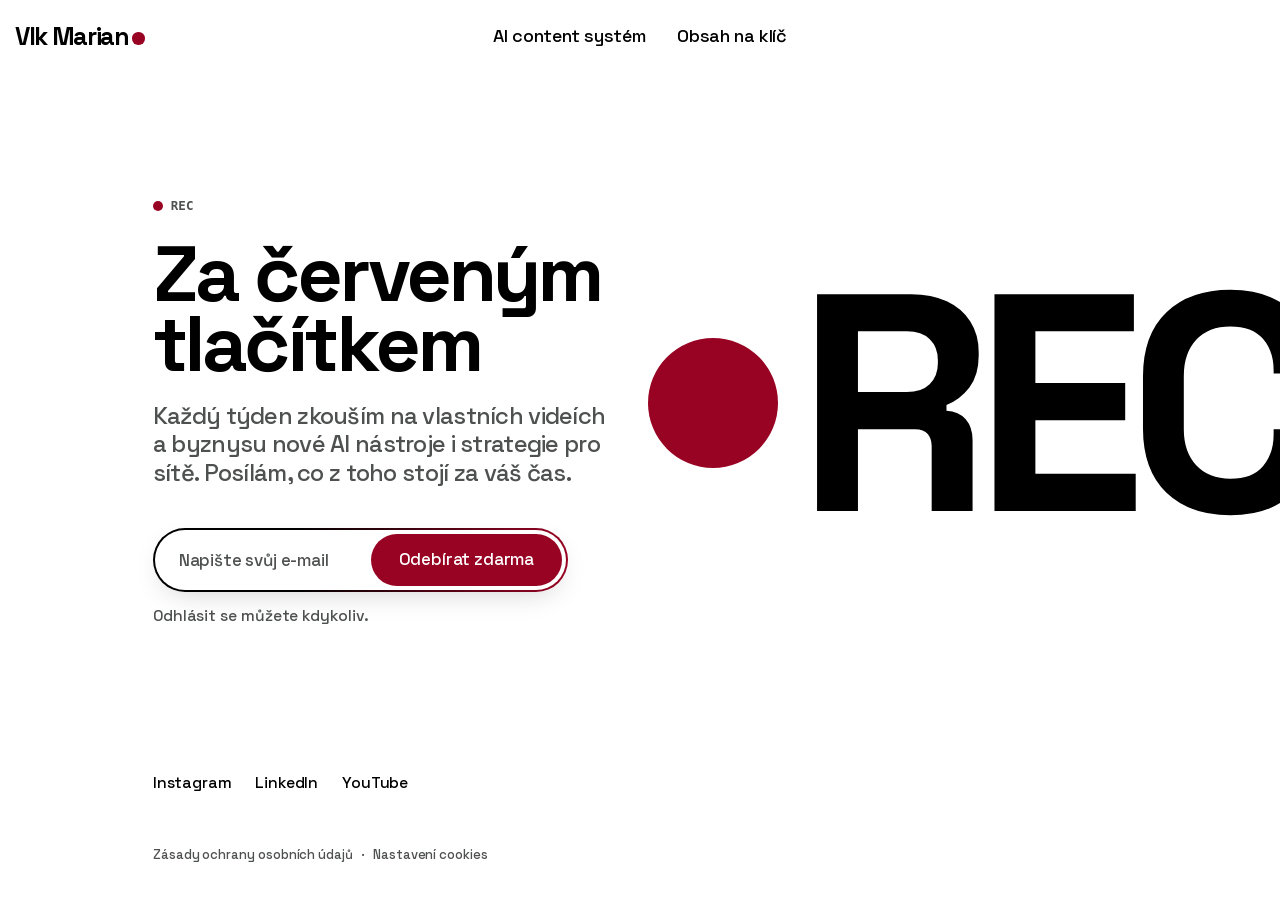
==== newsletter/index.html @ bbe10264 "Zveřejnění: Lišta cookies, Meta pixel po souhlasu, měření bez cookies; nové znění slibu" ====
<!doctype html>
<html lang="cs" data-stav="formular">
<head>
<meta charset="utf-8">
<meta name="viewport" content="width=device-width, initial-scale=1">
<meta name="robots" content="noindex">
<title>Za červeným tlačítkem · Vlk Marian</title>
<meta name="description" content="Přihlaste se zdarma do newsletteru Za červeným tlačítkem. Vše o obsahu a AI.">
<meta name="theme-color" content="#FFFFFF">
<link rel="icon" href="data:image/svg+xml,%3Csvg xmlns='http://www.w3.org/2000/svg' viewBox='0 0 32 32'%3E%3Ccircle cx='16' cy='16' r='12' fill='%23980323'/%3E%3C/svg%3E">
<link rel="stylesheet" href="/fonts/pisma.css?v=c63486d983">
<link rel="stylesheet" href="/newsletter/newsletter.css?v=b7c251cc18">
<script>
  document.documentElement.classList.add('js');
  setTimeout(function () { if (!window.__vmOK) document.documentElement.classList.remove('js'); }, 2500);
</script>
<script src="/newsletter/newsletter.js?v=5ad95114a5" defer></script>
<script data-goatcounter="https://vlkmaria.goatcounter.com/count" async src="/mereni/count.js?v=792b7abd26"></script>
<link rel="stylesheet" href="/lista/cookieconsent.css?v=99ec4274ba">
<link rel="stylesheet" href="/lista/lista.css?v=9b9264d6d8">
<script>window.VLK_MERENI={"ga4": "", "pixel": "2159202664867923"};</script>
<script src="/lista/cookieconsent.umd.js?v=713454aea8" defer></script>
<script src="/lista/lista.js?v=301d810528" defer></script>
</head>
<body>

<a class="preskocit" href="#prihlaseni">Přeskočit na přihlášení</a>

<header class="nav">
  <a class="nav-logo" href="/" aria-label="Vlk Marian, domovská stránka">Vlk Marian<span class="nav-logo-tecka" aria-hidden="true"></span></a>
  <nav class="nav-odkazy" aria-label="Hlavní">
    <a href="/ai-content-system/">AI content systém</a>
    <a href="/obsah-na-klic/">Obsah na klíč</a>
  </nav>
</header>

<main class="stranka" id="obsah">

  <section class="levy" aria-labelledby="nadpis">
    <div class="levy-blok">
      <p class="rec-stitek mono nastup" aria-hidden="true"><span class="rec-tecka rec-blika"></span>REC</p>

      <h1 class="nadpis je-rozdeleno" id="nadpis" data-radky>
        <span class="maska"><span class="radek" style="--r:0">Za červeným</span></span>
        <span class="maska"><span class="radek" style="--r:1">tlačítkem</span></span>
      </h1>

      <p class="veta nastup" style="--i:1">Každý týden zkouším na vlastních videích a&nbsp;byznysu nové AI nástroje i&nbsp;strategie pro sítě. Posílám, co z&nbsp;toho stojí za váš čas.</p>

      <div class="prihlaseni nastup" style="--i:2" id="prihlaseni" tabindex="-1">
        <form class="formular" action="#" method="post" accept-charset="utf-8" data-formular>
          <div class="past" aria-hidden="true"><input type="text" name="web" id="web" value="" autocomplete="off" tabindex="-1" aria-hidden="true"></div>
          <div class="formular-rada" data-rada>
            <input class="pole" id="email" name="email" type="email" autocomplete="email" inputmode="email" autocapitalize="off" spellcheck="false" placeholder=" " required aria-describedby="email-chyba">
            <label class="popisek" for="email">Napište svůj e-mail</label>
            <span class="popisek-chyba" id="email-chyba" aria-live="polite" data-chyba></span>
            <button class="tlacitko tlacitko-vyzva" type="submit">Odebírat zdarma</button>
          </div>
          <p class="pozn">Odhlásit se můžete kdykoliv.</p>
        </form>

        <div class="potvrzeni" data-potvrzeni tabindex="-1" aria-live="polite">
          <p class="potvrzeni-veta">Díky, odběr je zapnutý.</p>
          <p class="pozn">Další vydání vám přijde e-mailem.</p>
        </div>
        <div class="nezdar" data-nezdar tabindex="-1" aria-live="polite">
          <p class="potvrzeni-veta">Přihlášení teď nefunguje.</p>
          <p class="pozn">Napište mi prosím na <a class="odkaz" href="mailto:marian@vlkmar.cz">marian@vlkmar.cz</a>. <button class="odkaz odkaz-tlacitko" type="button" data-znovu>Zkusit znovu</button></p>
        </div>
      </div>
    </div>

    <div class="pata nastup" style="--i:3">
      <ul class="site" aria-label="Sítě">
        <li><a href="https://www.instagram.com/vlkmar/" rel="noopener">Instagram</a></li>
        <li><a href="https://www.linkedin.com/in/vlkmar" rel="noopener">LinkedIn</a></li>
        <li><a href="https://www.youtube.com/@vlkmar" rel="noopener">YouTube</a></li>
      </ul>
      <p class="pravni"><a href="/zasady/">Zásady ochrany osobních údajů</a><span aria-hidden="true">·</span><a href="/zasady/#odvolani" data-cc="nastaveni">Nastavení cookies</a></p>
    </div>
  </section>

  <div class="pravy nastup" style="--i:2" data-obraz aria-hidden="true">

    <div class="v3-kraj">
      <p class="v3-znak"><span class="v3-tecka"></span><span class="v3-text">REC</span></p>
    </div>
  </div>

</main>

</body>
</html>
---- fonts/pisma.css ----
@font-face {
  font-family: 'JetBrains Mono';
  font-style: normal;
  font-weight: 700;
  font-display: swap;
  src: url(/fonts/jetbrains-mono-latin-ext.woff2?v=b9e8a45ba2) format('woff2');
  unicode-range: U+0100-02BA, U+02BD-02C5, U+02C7-02CC, U+02CE-02D7, U+02DD-02FF, U+0304, U+0308, U+0329, U+1D00-1DBF, U+1E00-1E9F, U+1EF2-1EFF, U+2020, U+20A0-20AB, U+20AD-20C4, U+2113, U+2C60-2C7F, U+A720-A7FF;
}
@font-face {
  font-family: 'JetBrains Mono';
  font-style: normal;
  font-weight: 700;
  font-display: swap;
  src: url(/fonts/jetbrains-mono-latin.woff2?v=28cbd0ddb2) format('woff2');
  unicode-range: U+0000-00FF, U+0131, U+0152-0153, U+02BB-02BC, U+02C6, U+02DA, U+02DC, U+0304, U+0308, U+0329, U+2000-206F, U+20AC, U+2122, U+2191, U+2193, U+2212, U+2215, U+FEFF, U+FFFD;
}
@font-face {
  font-family: 'Space Grotesk';
  font-style: normal;
  font-weight: 500;
  font-display: swap;
  src: url(/fonts/space-grotesk-latin-ext.woff2?v=054c266fbb) format('woff2');
  unicode-range: U+0100-02BA, U+02BD-02C5, U+02C7-02CC, U+02CE-02D7, U+02DD-02FF, U+0304, U+0308, U+0329, U+1D00-1DBF, U+1E00-1E9F, U+1EF2-1EFF, U+2020, U+20A0-20AB, U+20AD-20C4, U+2113, U+2C60-2C7F, U+A720-A7FF;
}
@font-face {
  font-family: 'Space Grotesk';
  font-style: normal;
  font-weight: 500;
  font-display: swap;
  src: url(/fonts/space-grotesk-latin.woff2?v=a0d054c4af) format('woff2');
  unicode-range: U+0000-00FF, U+0131, U+0152-0153, U+02BB-02BC, U+02C6, U+02DA, U+02DC, U+0304, U+0308, U+0329, U+2000-206F, U+20AC, U+2122, U+2191, U+2193, U+2212, U+2215, U+FEFF, U+FFFD;
}
@font-face {
  font-family: 'Space Grotesk';
  font-style: normal;
  font-weight: 700;
  font-display: swap;
  src: url(/fonts/space-grotesk-latin-ext.woff2?v=054c266fbb) format('woff2');
  unicode-range: U+0100-02BA, U+02BD-02C5, U+02C7-02CC, U+02CE-02D7, U+02DD-02FF, U+0304, U+0308, U+0329, U+1D00-1DBF, U+1E00-1E9F, U+1EF2-1EFF, U+2020, U+20A0-20AB, U+20AD-20C4, U+2113, U+2C60-2C7F, U+A720-A7FF;
}
@font-face {
  font-family: 'Space Grotesk';
  font-style: normal;
  font-weight: 700;
  font-display: swap;
  src: url(/fonts/space-grotesk-latin.woff2?v=a0d054c4af) format('woff2');
  unicode-range: U+0000-00FF, U+0131, U+0152-0153, U+02BB-02BC, U+02C6, U+02DA, U+02DC, U+0304, U+0308, U+0329, U+2000-206F, U+20AC, U+2122, U+2191, U+2193, U+2212, U+2215, U+FEFF, U+FFFD;
}
---- newsletter/newsletter.css ----
:root {
  --bila: #FFFFFF;
  --seda: #ECECEA;
  --seda-2: #E2E2DF;
  --cara: #D9D9D6;
  --cerna: #000000;
  --uhel: #161716;
  --text: #000000;
  --text-2: #4F5151;
  --text-tmava: #ECECEA;
  --text-tmava-2: #A3A5A5;
  --akcent: #980323;

  --krivka: cubic-bezier(0.22, 1, 0.298, 0.955);
  --t1: .3s;
  --t2: .5s;
  --t3: .75s;
  --t4: 1.075s;
  --t5: 1.25s;

  --okraj: clamp(12px, .55rem + .5vw, 16px);
  --obsah: 1240px;
  --kraj-textu: max(clamp(var(--okraj), 12.5vw - 64px, 96px), (100vw - var(--obsah)) / 2);
  --mezera: 16px;

  --pismo: "Space Grotesk", "Helvetica Neue", Arial, sans-serif;
  --mono: "JetBrains Mono", ui-monospace, "SF Mono", Menlo, monospace;
  --f-h1: clamp(2.5rem, 1.4rem + 4.4vw, 5.375rem);
  --f-h5: clamp(1.25rem, 1.05rem + .55vw, 1.5rem);
  --f-text: clamp(1rem, .93rem + .25vw, 1.125rem);
  --f-mal: clamp(.9375rem, .9rem + .1vw, 1rem);
  --f-mono: .78125rem;

  --lista: 72px;
  --dole: clamp(40px, 8svh, 72px);
  --posun: clamp(0px, 4.44vw, 80px);
  --vyse: clamp(20px, 4.4svh, 48px);
  --mezera-stitek: clamp(14px, 2.6svh, 22px);
  --mezera-veta: clamp(12px, 2.4svh, 22px);
  --mezera-formular: clamp(22px, 4.6svh, 40px);
  --vyska-pole: 64px;
  --vnitrek-pole: 6px;
  --hrana-pole: #828585;
}

*, *::before, *::after { box-sizing: border-box; }

html {
  -webkit-text-size-adjust: 100%;
  text-size-adjust: 100%;
}

body {
  margin: 0;
  background: var(--bila);
  color: var(--text);
  font-family: var(--pismo);
  font-size: var(--f-text);
  font-weight: 500;
  line-height: 1.25;
  letter-spacing: -.01em;
  font-kerning: normal;
  font-synthesis: none;
  -webkit-font-smoothing: antialiased;
  -moz-osx-font-smoothing: grayscale;
  text-rendering: optimizeLegibility;
}

a { color: inherit; text-decoration: none; }
p, h1, figure { margin: 0; }
h1 { font-weight: 700; }

::selection { background: var(--akcent); color: #fff; }

:focus-visible {
  outline: 2px solid var(--akcent);
  outline-offset: 3px;
  border-radius: 2px;
}

.mono { font-family: var(--mono); letter-spacing: 0; }

.skryte {
  position: absolute;
  width: 1px;
  height: 1px;
  margin: -1px;
  padding: 0;
  overflow: hidden;
  clip: rect(0 0 0 0);
  white-space: nowrap;
  border: 0;
}

.preskocit {
  position: fixed;
  left: var(--okraj);
  top: -60px;
  z-index: 300;
  padding: 10px 12px;
  background: var(--cerna);
  color: #fff;
  border-radius: 4px;
}
.preskocit:focus { top: var(--okraj); }

.tlacitko {
  display: inline-flex;
  align-items: center;
  justify-content: center;
  gap: 14px;
  padding: 10px 18px;
  border: 0;
  border-radius: 999px;
  background: var(--seda);
  color: var(--text);
  font-family: inherit;
  font-size: var(--f-mal);
  font-weight: 500;
  line-height: 1.2;
  letter-spacing: -.01em;
  white-space: nowrap;
  cursor: pointer;
  transition:
    background-color var(--t1) var(--krivka),
    color var(--t1) var(--krivka),
    transform .1s ease-out;
}
.tlacitko:active { transform: scale(.97); }

.tlacitko-vyzva {
  flex: none;
  min-height: 52px;
  padding: 0 28px;
  background: var(--akcent);
  color: #fff;
  font-size: 1.0625rem;
}
@media (hover: hover) {
  .tlacitko-vyzva:hover { background: var(--cerna); color: #fff; }
}

.rec-tecka {
  display: inline-block;
  flex: none;
  width: .75em;
  height: .75em;
  border-radius: 50%;
  background: var(--akcent);
}
.rec-blika { animation: rec-blika 1.25s steps(1, end) infinite; }
@keyframes rec-blika { 50% { opacity: .25; } }

.maska {
  display: block;
  overflow: hidden;
  padding: .2em .08em .22em;
  margin: -.2em -.08em -.22em;
}
.maska.je-hotovo { overflow: visible; }
.radek { display: block; }
.je-rozdeleno { display: flex; flex-direction: column; }

.js .je-rozdeleno .radek {
  transform: translate3d(0, 150%, 0);
  transition: transform var(--t4) var(--krivka);
  transition-delay: calc(var(--r, 0) * .03s);
}
.js .je-rozdeleno.je-odkryto .radek { transform: none; }

.js .nastup {
  opacity: 0;
  transform: translate3d(0, 24px, 0);
  transition:
    opacity var(--t3) var(--krivka),
    transform var(--t3) var(--krivka);
  transition-delay: calc(var(--i, 0) * .06s);
}
.js .nastup.je-odkryto { opacity: 1; transform: none; }

.nav {
  position: fixed;
  inset: 0 0 auto;
  z-index: 100;
  display: grid;
  grid-template-columns: 1fr auto 1fr;
  align-items: center;
  gap: var(--mezera);
  height: var(--lista);
  padding: 0 var(--okraj);
  color: var(--text);
  pointer-events: none;
}
.nav-logo {
  justify-self: start;
  pointer-events: auto;
  font-size: clamp(1.375rem, 1.2rem + .45vw, 1.625rem);
  font-weight: 700;
  letter-spacing: -.055em;
  line-height: 1;
  padding: 4px 0;
  display: inline-flex;
  align-items: baseline;
  gap: .16em;
}
.nav-logo-tecka {
  flex: none;
  width: .5em;
  height: .5em;
  border-radius: 50%;
  background: var(--akcent);
}
.nav-odkazy {
  display: flex;
  gap: 20px;
  font-size: var(--f-text);
  letter-spacing: -.02em;
}
.nav-odkazy a {
  position: relative;
  padding: 6px 6px;
  pointer-events: auto;
  transition: color var(--t1) var(--krivka);
}
.nav-odkazy a::after {
  content: "";
  position: absolute;
  left: 50%;
  bottom: -4px;
  width: 5px;
  height: 5px;
  border-radius: 50%;
  background: var(--akcent);
  transform: translateX(-50%) scale(0);
  transition: transform var(--t1) var(--krivka);
}
@media (hover: hover) {
  .nav-odkazy a:hover { color: var(--akcent); }
  .nav-odkazy a:hover::after { transform: translateX(-50%) scale(1); }
}

.stranka {
  position: relative;
  display: grid;
  grid-template-columns: repeat(12, minmax(0, 1fr));
  column-gap: var(--mezera);
  min-height: 100svh;
  padding: var(--lista) var(--kraj-textu) var(--dole);
}

.levy {
  grid-column: 1 / span 6;
  padding-left: var(--posun);
  display: grid;
  grid-template-rows: 1fr auto 1fr;
  min-width: 0;
}
.levy-blok { grid-row: 2; padding-block: clamp(12px, 3svh, 24px); position: relative; top: calc(-1 * var(--vyse)); }

.rec-stitek {
  display: inline-flex;
  align-items: center;
  gap: 8px;
  color: var(--text-2);
  font-size: var(--f-mono);
  font-weight: 700;
  line-height: 1;
}
.rec-stitek .rec-tecka { width: 10px; height: 10px; }

.nadpis {
  margin-top: var(--mezera-stitek);
  font-size: var(--f-h1);
  line-height: .9;
  letter-spacing: -.045em;
}

.veta {
  margin-top: var(--mezera-veta);
  color: var(--text-2);
  font-size: var(--f-h5);
  line-height: 1.2;
  letter-spacing: -.03em;
}

.prihlaseni {
  display: grid;
  margin-top: var(--mezera-formular);
  max-width: min(31rem, 100% - 4rem);
  outline: none;
}
.prihlaseni > * { grid-area: 1 / 1; min-width: 0; }

.formular-rada {
  position: relative;
  display: flex;
  align-items: center;
  height: var(--vyska-pole);
  padding-right: calc(var(--vnitrek-pole) - 2px);
  border: 2px solid transparent;
  border-radius: 999px;
  background:
    linear-gradient(var(--bila), var(--bila)) padding-box,
    linear-gradient(90deg, var(--cerna) 0%, var(--cerna) 35%, var(--akcent) 100%) border-box;
  box-shadow: 0 10px 30px -12px rgba(0, 0, 0, .22);
  transition:
    border-color var(--t1) var(--krivka),
    box-shadow var(--t1) var(--krivka);
}
@media (hover: hover) {
  .formular-rada:hover { box-shadow: 0 12px 34px -12px rgba(0, 0, 0, .3); }
}
.formular-rada:has(.pole:focus) {
  box-shadow: 0 0 0 3px rgba(0, 0, 0, .12), 0 12px 34px -12px rgba(0, 0, 0, .3);
}

.pole {
  flex: 1 1 auto;
  align-self: stretch;
  min-width: 0;
  height: auto;
  margin: 0;
  padding: 17px 12px 0 23px;
  border: 0;
  border-radius: 999px 0 0 999px;
  outline: none;
  background: transparent;
  color: var(--text);
  font-family: inherit;
  font-size: 1.0625rem;
  font-weight: 500;
  line-height: 1.25;
  letter-spacing: -.01em;
  caret-color: var(--akcent);
  -webkit-appearance: none;
  appearance: none;
}
.pole:-webkit-autofill,
.pole:-webkit-autofill:hover,
.pole:-webkit-autofill:focus {
  -webkit-box-shadow: 0 0 0 40px var(--bila) inset;
  -webkit-text-fill-color: var(--text);
}

.popisek,
.popisek-chyba {
  position: absolute;
  left: 24px;
  top: 50%;
  max-width: calc(100% - 235px);
  overflow: hidden;
  white-space: nowrap;
  text-overflow: ellipsis;
  pointer-events: none;
  line-height: 1.2;
}
.popisek {
  color: var(--text-2);
  font-size: 1.0625rem;
  letter-spacing: -.01em;
  transform-origin: 0 50%;
  transform: translateY(-50%);
  transition: transform .2s var(--krivka), opacity .2s var(--krivka);
}
.pole:focus ~ .popisek,
.pole:not(:placeholder-shown) ~ .popisek {
  transform: translateY(-50%) translateY(-14px) scale(.72);
}
.pole:-webkit-autofill ~ .popisek {
  transform: translateY(-50%) translateY(-14px) scale(.72);
}

.popisek-chyba {
  visibility: hidden;
  color: var(--akcent);
  font-size: calc(1.0625rem * .72);
  letter-spacing: 0;
  transform: translateY(-50%) translateY(-14px);
}
.formular-rada[data-chyba-stav] { border-color: var(--akcent); }
.formular-rada[data-chyba-stav]:has(.pole:focus) { border-color: var(--akcent); box-shadow: 0 0 0 3px rgba(152, 3, 35, .14), 0 12px 34px -12px rgba(0, 0, 0, .3); }
.formular-rada[data-chyba-stav] .popisek { opacity: 0; }
.formular-rada[data-chyba-stav] .popisek-chyba { visibility: visible; }

.formular-rada .tlacitko-vyzva { position: relative; }
.tlacitko-vyzva:focus-visible { outline-offset: 1px; border-radius: 999px; }

.pozn {
  margin-top: 14px;
  color: var(--text-2);
  font-size: var(--f-mal);
  line-height: 1.35;
  letter-spacing: -.005em;
}
.odkaz {
  text-decoration: underline;
  text-decoration-thickness: 1px;
  text-underline-offset: 3px;
  transition: color var(--t1) var(--krivka);
}
@media (hover: hover) {
  .odkaz:hover { color: var(--akcent); }
}

.potvrzeni { visibility: hidden; outline: none; }
.potvrzeni-veta {
  padding-top: calc((var(--vyska-pole) - 1.2em) / 2);
  font-size: var(--f-h5);
  font-weight: 700;
  line-height: 1.2;
  letter-spacing: -.03em;
}
.potvrzeni .pozn { margin-top: 6px; }
html[data-stav="odeslano"] .formular { visibility: hidden; }
html[data-stav="odeslano"] .potvrzeni { visibility: visible; }

.pata {
  grid-row: 3;
  align-self: end;
  display: grid;
  row-gap: clamp(32px, 6svh, 56px);
  margin-bottom: calc(clamp(24px, 4svh, 40px) - var(--dole));
}
.pravni {
  display: flex;
  flex-wrap: wrap;
  gap: 2px 8px;
  margin: 0;
  color: var(--text-2);
  font-size: .8125rem;
  line-height: 1.3;
  letter-spacing: -.005em;
}
.pravni a { transition: color var(--t1) var(--krivka); }
@media (hover: hover) {
  .pravni a:hover { color: var(--akcent); }
}
.site {
  display: flex;
  flex-wrap: wrap;
  gap: 4px 24px;
  margin: 0;
  padding: 0;
  list-style: none;
  font-size: var(--f-mal);
  letter-spacing: -.01em;
  line-height: 1.25;
}
.site a { transition: color var(--t1) var(--krivka); }
@media (hover: hover) {
  .site a:hover { color: var(--akcent); }
}

.pravy {
  grid-column: 7 / span 6;
  position: relative;
  container-type: size;
  min-width: 0;
}

.v3-kraj {
  position: absolute;
  top: 0;
  bottom: 0;
  left: 0;
  right: calc(-1 * var(--kraj-textu));
  overflow: clip;
  container-type: size;
}
.v3-znak {
  position: absolute;
  left: 0;
  top: calc(50% - var(--vyse));
  display: flex;
  align-items: center;
  gap: .06em;
  font-size: min(49cqw, 72cqh);
  font-weight: 700;
  line-height: 1;
  letter-spacing: -.06em;
  white-space: nowrap;
  color: var(--cerna);
  user-select: none;
  transform: translateY(-50%);
}
.v3-text { display: block; padding-bottom: .04em; }
.v3-tecka {
  flex: none;
  width: .42em;
  height: .42em;
  border-radius: 50%;
  background: var(--akcent);
  margin-top: -.048em;
}

@media (max-width: 899px) {
  .stranka {
    grid-template-columns: minmax(0, 1fr);
    row-gap: 40px;
    padding-top: calc(var(--lista) + 24px);
  }
  .levy { grid-column: 1; grid-template-rows: auto auto; row-gap: 32px; }
  .levy-blok { grid-row: 1; padding-block: 0; top: 0; }
  .pata { grid-row: 2; margin-bottom: 0; }
  .levy { padding-left: 0; }
  .v3-znak { left: 0; top: 50%; }
  .prihlaseni { max-width: 34rem; }
  .pravy { grid-column: 1; aspect-ratio: 11 / 10; }
  .v3-kraj { right: calc(-1 * var(--kraj-textu)); }
  .nav-odkazy { display: none; }
}
@media (max-width: 767px) {
  :root { --kraj-textu: var(--okraj); }
}
@media (max-width: 480px) {
  .formular-rada .tlacitko-vyzva { padding: 0 16px; }
  .popisek, .popisek-chyba { max-width: calc(100% - 195px); }
}

@media (prefers-reduced-motion: reduce) {
  .js .je-rozdeleno .radek,
  .js .nastup {
    opacity: 1 !important;
    transform: none !important;
    transition: none !important;
  }
  .rec-blika { animation: none; }
  .popisek { transition: none; }
}

@media (prefers-contrast: more) {
  :root { --text-2: #2E3030; --text-tmava-2: #D0D2D2; --hrana-pole: var(--text-2); }
}

.nezdar { visibility: hidden; outline: none; }
.nezdar .pozn { margin-top: 6px; }
html[data-stav="nezdar"] .formular { visibility: hidden; }
html[data-stav="nezdar"] .nezdar { visibility: visible; }
.odkaz-tlacitko {
  margin: 0;
  padding: 0;
  border: 0;
  background: none;
  color: inherit;
  font: inherit;
  letter-spacing: inherit;
  cursor: pointer;
}
.formular[aria-busy="true"] .tlacitko-vyzva { opacity: .6; cursor: progress; }
.past {
  position: absolute;
  left: -10000px;
  top: auto;
  width: 1px;
  height: 1px;
  overflow: hidden;
}
---- lista/cookieconsent.css ----
#cc-main{background:transparent;color:var(--cc-primary-color);font-family:var(--cc-font-family);font-size:16px;font-weight:400;-webkit-font-smoothing:antialiased;-moz-osx-font-smoothing:grayscale;text-rendering:optimizeLegibility;position:relative;line-height:1.15;-webkit-text-size-adjust:100%;z-index:var(--cc-z-index);position:fixed}#cc-main :after,#cc-main :before,#cc-main a,#cc-main button,#cc-main div,#cc-main h2,#cc-main input,#cc-main label,#cc-main p,#cc-main span{all:unset;box-sizing:border-box}#cc-main .pm__badge,#cc-main button{all:initial;box-sizing:border-box;color:unset;visibility:unset}#cc-main .pm__badge,#cc-main a,#cc-main button,#cc-main input{font-family:inherit;font-size:100%;line-height:normal;margin:0;outline:revert;outline-offset:2px;cursor:pointer;overflow:hidden;-webkit-appearance:none;appearance:none}#cc-main svg{display:block;width:auto;height:auto;overflow:hidden;fill:none;width:100%}#cc-main path{fill:inherit;stroke:inherit;stroke-width:inherit}#cc-main caption,#cc-main table,#cc-main tbody,#cc-main td,#cc-main th,#cc-main thead,#cc-main tr{all:revert;font-family:inherit;font-weight:inherit;color:inherit;font-size:inherit}:host,:root{--cc-font-family:"Space Grotesk",Helvetica,Arial,sans-serif;--cc-modal-border-radius:.5rem;--cc-btn-border-radius:.4rem;--cc-modal-transition-duration:.25s;--cc-link-color:var(--cc-btn-primary-bg);--cc-modal-margin:1rem;--cc-z-index:2147483647;--cc-bg:#fff;--cc-primary-color:#2c2f31;--cc-secondary-color:#5e6266;--cc-btn-primary-bg:#30363c;--cc-btn-primary-color:#fff;--cc-btn-primary-border-color:var(--cc-btn-primary-bg);--cc-btn-primary-hover-bg:#000;--cc-btn-primary-hover-color:#fff;--cc-btn-primary-hover-border-color:var(--cc-btn-primary-hover-bg);--cc-btn-secondary-bg:#eaeff2;--cc-btn-secondary-color:var(--cc-primary-color);--cc-btn-secondary-border-color:var(--cc-btn-secondary-bg);--cc-btn-secondary-hover-bg:#d4dae0;--cc-btn-secondary-hover-color:#000;--cc-btn-secondary-hover-border-color:#d4dae0;--cc-separator-border-color:#f0f4f7;--cc-toggle-on-bg:var(--cc-btn-primary-bg);--cc-toggle-off-bg:#667481;--cc-toggle-on-knob-bg:#fff;--cc-toggle-off-knob-bg:var(--cc-toggle-on-knob-bg);--cc-toggle-enabled-icon-color:var(--cc-bg);--cc-toggle-disabled-icon-color:var(--cc-bg);--cc-toggle-readonly-bg:#d5dee2;--cc-toggle-readonly-knob-bg:#fff;--cc-toggle-readonly-knob-icon-color:var(--cc-toggle-readonly-bg);--cc-section-category-border:var(--cc-cookie-category-block-bg);--cc-cookie-category-block-bg:#f0f4f7;--cc-cookie-category-block-border:#f0f4f7;--cc-cookie-category-block-hover-bg:#e9eff4;--cc-cookie-category-block-hover-border:#e9eff4;--cc-cookie-category-expanded-block-bg:transparent;--cc-cookie-category-expanded-block-hover-bg:#dee4e9;--cc-overlay-bg:rgba(0,0,0,.65);--cc-webkit-scrollbar-bg:var(--cc-section-category-border);--cc-webkit-scrollbar-hover-bg:var(--cc-btn-primary-hover-bg);--cc-footer-bg:var(--cc-btn-secondary-bg);--cc-footer-color:var(--cc-secondary-color);--cc-footer-border-color:#e4eaed;--cc-pm-toggle-border-radius:4em}#cc-main.cc--rtl{direction:rtl}#cc-main .cm__title,#cc-main a,#cc-main b,#cc-main em,#cc-main strong{font-weight:600}#cc-main button>span{pointer-events:none}#cc-main .cc__link,#cc-main a{font-weight:600;position:relative;background-image:linear-gradient(currentColor,currentColor);background-position:0 100%;background-repeat:no-repeat;background-size:0 1px;transition:background-size .25s,color .25s}#cc-main .cc__link:hover,#cc-main a:hover{color:var(--cc-primary-color);background-size:100% 1px}#cc-main .cc__link{color:var(--cc-link-color)}#cc-main .cm__desc,#cc-main .pm__body{scrollbar-width:thin;overscroll-behavior:auto contain}@media screen and (min-width:640px){#cc-main ::-webkit-scrollbar,#cc-main ::-webkit-scrollbar-thumb,#cc-main ::-webkit-scrollbar-track{all:revert}#cc-main ::-webkit-scrollbar-thumb{border:.25rem solid var(--cc-bg);-webkit-background-clip:padding-box;background-clip:padding-box;border-radius:1rem;background:var(--cc-toggle-readonly-bg)}#cc-main ::-webkit-scrollbar-thumb:hover{background:var(--cc-toggle-off-bg)}#cc-main ::-webkit-scrollbar{background:transparent;width:12px}}html.disable--interaction.show--consent,html.disable--interaction.show--consent body{height:auto!important;overflow:hidden!important}@media(prefers-reduced-motion){#cc-main{--cc-modal-transition-duration:0s}}.cc--darkmode{--cc-bg:#161a1c;--cc-primary-color:#ebf3f6;--cc-secondary-color:#aebbc5;--cc-btn-primary-bg:#c2d0e0;--cc-btn-primary-color:var(--cc-bg);--cc-btn-primary-border-color:var(--cc-btn-primary-bg);--cc-btn-primary-hover-bg:#98a7b6;--cc-btn-primary-hover-color:#000;--cc-btn-primary-hover-border-color:var(--cc-btn-primary-hover-bg);--cc-btn-secondary-bg:#242c31;--cc-btn-secondary-color:var(--cc-primary-color);--cc-btn-secondary-border-color:var(--cc-btn-secondary-bg);--cc-btn-secondary-hover-bg:#353d43;--cc-btn-secondary-hover-color:#fff;--cc-btn-secondary-hover-border-color:var(--cc-btn-secondary-hover-bg);--cc-separator-border-color:#222a30;--cc-toggle-on-bg:var(--cc-btn-primary-bg);--cc-toggle-off-bg:#525f6b;--cc-toggle-on-knob-bg:var(--cc-btn-primary-color);--cc-toggle-off-knob-bg:var(--cc-btn-primary-color);--cc-toggle-enabled-icon-color:var(--cc-btn-primary-color);--cc-toggle-disabled-icon-color:var(--cc-btn-primary-color);--cc-toggle-readonly-bg:#343e45;--cc-toggle-readonly-knob-bg:#5f6b72;--cc-toggle-readonly-knob-icon-color:var(--cc-toggle-readonly-bg);--cc-section-category-border:#1e2428;--cc-cookie-category-block-bg:#1e2428;--cc-cookie-category-block-border:var(--cc-section-category-border);--cc-cookie-category-block-hover-bg:#242c31;--cc-cookie-category-block-hover-border:#232a2f;--cc-cookie-category-expanded-block-bg:transparent;--cc-cookie-category-expanded-block-hover-bg:var(--cc-toggle-readonly-bg);--cc-overlay-bg:rgba(0,0,0,.65);--cc-webkit-scrollbar-bg:var(--cc-section-category-border);--cc-webkit-scrollbar-hover-bg:var(--cc-btn-primary-hover-bg);--cc-footer-bg:#0c0e0f;--cc-footer-color:var(--cc-secondary-color);--cc-footer-border-color:#060809}.cc--darkmode #cc-main{color-scheme:dark}#cc-main .cm{position:fixed;max-width:24rem;display:flex;flex-direction:column;background:var(--cc-bg);border-radius:var(--cc-modal-border-radius);z-index:1;overflow:hidden;box-shadow:0 .625em 1.875em rgba(0,0,2,.3);visibility:hidden;opacity:0;transform:translateY(1.6em)}#cc-main .cm--top{top:var(--cc-modal-margin)}#cc-main .cm--middle{top:50%;transform:translateY(calc(-50% + 1.6em))}#cc-main .cm--bottom{bottom:var(--cc-modal-margin)}#cc-main .cm--center{left:var(--cc-modal-margin);right:var(--cc-modal-margin);margin:0 auto;width:unset}#cc-main .cm--left{left:var(--cc-modal-margin);margin-right:var(--cc-modal-margin)}#cc-main .cm--right{right:var(--cc-modal-margin);margin-left:var(--cc-modal-margin)}#cc-main .cm__body{position:relative;display:flex;flex-direction:column;justify-content:space-between}#cc-main .cm__btns,#cc-main .cm__links{width:unset;padding:1rem 1.3rem}#cc-main .cm__texts{display:flex;flex-direction:column;justify-content:center;flex:1;padding:1rem 0 0}#cc-main .cm__desc,#cc-main .cm__title{padding:0 1.3rem}#cc-main .cm__title{font-size:1.05em}#cc-main .cm__title+.cm__desc{margin-top:1.1em}#cc-main .cm__desc{color:var(--cc-secondary-color);line-height:1.5;font-size:.9em;max-height:40vh;overflow-x:visible;overflow-y:auto;padding-bottom:1em}#cc-main .cm__btns{display:flex;flex-direction:column;justify-content:center;border-top:1px solid var(--cc-separator-border-color)}#cc-main .cm__btn-group{display:grid;grid-auto-columns:minmax(0,1fr)}#cc-main .cm__btn+.cm__btn,#cc-main .cm__btn-group+.cm__btn-group{margin-top:.375rem}#cc-main .cm--flip .cm__btn+.cm__btn,#cc-main .cm--flip .cm__btn-group+.cm__btn-group{margin-top:0;margin-bottom:.375rem}#cc-main .cm--inline .cm__btn+.cm__btn{margin-top:0;margin-left:.375rem}#cc-main .cm--inline.cm--flip .cm__btn+.cm__btn{margin-bottom:0;margin-left:0;margin-right:.375rem}#cc-main .cm--inline.cm--flip .cm__btn-group+.cm__btn-group{margin-right:0;margin-bottom:.375rem}#cc-main .cm--wide .cm__btn+.cm__btn,#cc-main .cm--wide .cm__btn-group+.cm__btn-group{margin-top:0;margin-left:.375rem}#cc-main .cm--wide.cm--flip .cm__btn+.cm__btn,#cc-main .cm--wide.cm--flip .cm__btn-group+.cm__btn-group{margin-bottom:0;margin-right:.375rem}#cc-main .cm--bar:not(.cm--inline) .cm__btn-group--uneven,#cc-main .cm--wide .cm__btn-group--uneven{display:flex;flex:1;justify-content:space-between}#cc-main .cm--bar:not(.cm--inline).cm--flip .cm__btn-group--uneven,#cc-main .cm--wide.cm--flip .cm__btn-group--uneven{flex-direction:row-reverse}#cc-main .cm__btn{color:var(--cc-btn-primary-color);background:var(--cc-btn-primary-bg);border:1px solid var(--cc-btn-primary-border-color);text-align:center;font-weight:600;font-size:.82em;min-height:42px;padding:.5em 1em;border-radius:var(--cc-btn-border-radius)}#cc-main .cm__btn:hover{color:var(--cc-btn-primary-hover-color);background:var(--cc-btn-primary-hover-bg);border-color:var(--cc-btn-primary-hover-border-color)}#cc-main .cm__btn--secondary{color:var(--cc-btn-secondary-color);background:var(--cc-btn-secondary-bg);border-color:var(--cc-btn-secondary-border-color)}#cc-main .cm__btn--secondary:hover{color:var(--cc-btn-secondary-hover-color);background:var(--cc-btn-secondary-hover-bg);border-color:var(--cc-btn-secondary-hover-border-color)}#cc-main .cm__btn--close{display:none;position:absolute;right:0;top:0;width:42px;height:42px;border-radius:0;border-bottom-left-radius:var(--cc-btn-border-radius);border-top:none;border-right:none;padding:0!important;min-width:auto!important;font-size:1em;overflow:hidden}#cc-main .cm__btn--close svg{stroke:var(--cc-btn-primary-color);transform:scale(.5);transition:stroke .15s}#cc-main .cm__btn--close:hover svg{stroke:var(--cc-btn-primary-hover-color)}#cc-main .cm__btn--close.cm__btn--secondary svg{stroke:var(--cc-btn-secondary-color)}#cc-main .cm__btn--close.cm__btn--secondary:hover svg{stroke:var(--cc-btn-secondary-hover-color)}#cc-main .cm__btn--close+.cm__texts .cm__title{padding-right:3rem}#cc-main .cm--bar .cm__btn-group,#cc-main .cm--box.cm--wide .cm__btn-group,#cc-main .cm--inline .cm__btn-group{grid-auto-flow:column}#cc-main .cm__footer{color:var(--cc-footer-color);background:var(--cc-footer-bg);border-top:1px solid var(--cc-footer-border-color);padding:.4em 0 .5em}#cc-main .cm__links{padding-top:0;padding-bottom:0;display:flex;flex-direction:row}#cc-main .cm__link-group{font-size:.8em;display:flex;flex-direction:row;width:100%}#cc-main .cm__link-group>*+*{margin-left:1.3rem}#cc-main .cm--flip .cm__btn:last-child{grid-row:1}#cc-main .cm--bar.cm--flip .cm__btn:last-child,#cc-main .cm--box.cm--wide.cm--flip .cm__btn:last-child,#cc-main .cm--inline.cm--flip .cm__btn:last-child{grid-column:1}#cc-main .cm--box .cm__btn--close{display:block}#cc-main .cm--box.cm--flip .cm__btns{flex-direction:column-reverse}#cc-main .cm--box.cm--wide{max-width:36em}#cc-main .cm--box.cm--wide .cm__btns{flex-direction:row;justify-content:space-between}#cc-main .cm--box.cm--wide .cm__btn{min-width:120px;padding-right:1.8em;padding-left:1.8em}#cc-main .cm--box.cm--wide.cm--flip .cm__btns{flex-direction:row-reverse}#cc-main .cm--cloud{width:unset;max-width:54em}#cc-main .cm--cloud .cm__body{flex-direction:row}#cc-main .cm--cloud .cm__texts{flex:1}#cc-main .cm--cloud .cm__desc{max-height:9.4em}#cc-main .cm--cloud .cm__btns{border-top:none;border-left:1px solid var(--cc-separator-border-color);max-width:23em}#cc-main .cm--cloud .cm__btn-group{flex-direction:column}#cc-main .cm--cloud .cm__btn{min-width:19em}#cc-main .cm--cloud.cm--flip .cm__btn-group,#cc-main .cm--cloud.cm--flip .cm__btns{flex-direction:column-reverse}#cc-main .cm--cloud.cm--inline .cm__btn-group{flex-direction:row}#cc-main .cm--cloud.cm--inline .cm__btn{min-width:10em}#cc-main .cm--cloud.cm--inline.cm--flip .cm__btn-group{flex-direction:row-reverse}#cc-main .cm--bar{max-width:unset;width:100vw;left:0;right:0;margin:0;transform:translateY(0);border-radius:0;opacity:1;--cc-modal-transition-duration:.35s}#cc-main .cm--bar.cm--top{top:0;transform:translateY(-100%)}#cc-main .cm--bar.cm--bottom{bottom:0;transform:translateY(100%)}#cc-main .cm--bar .cm__body,#cc-main .cm--bar .cm__links{max-width:55em;margin:0 auto;width:100%}#cc-main .cm--bar .cm__body{padding:.5em 0 .9em}#cc-main .cm--bar .cm__btns{border-top:none;flex-direction:row;justify-content:space-between}#cc-main .cm--bar:not(.cm--inline) .cm__btn+.cm__btn,#cc-main .cm--bar:not(.cm--inline) .cm__btn-group+.cm__btn-group{margin-top:0;margin-left:.375rem}#cc-main .cm--bar .cm__btn{min-width:120px;padding-right:2em;padding-left:2em}#cc-main .cm--bar.cm--flip:not(.cm--inline) .cm__btn+.cm__btn,#cc-main .cm--bar.cm--flip:not(.cm--inline) .cm__btn-group+.cm__btn-group{margin-bottom:0;margin-left:0;margin-right:.375rem}#cc-main .cm--bar.cm--flip .cm__btns{flex-direction:row-reverse}#cc-main .cm--bar.cm--inline .cm__body,#cc-main .cm--bar.cm--inline .cm__links{max-width:74em}#cc-main .cm--bar.cm--inline .cm__body{padding:0;flex-direction:row}#cc-main .cm--bar.cm--inline .cm__btns{flex-direction:column;justify-content:center;max-width:23em}#cc-main .cm--bar.cm--inline.cm--flip .cm__btns{flex-direction:column-reverse}#cc-main .cc--anim .cm,#cc-main .cc--anim.cm-wrapper:before{transition:opacity var(--cc-modal-transition-duration) ease,visibility var(--cc-modal-transition-duration) ease,transform var(--cc-modal-transition-duration) ease}#cc-main .cc--anim .cm__btn,#cc-main .cc--anim .cm__close{transition:background-color .15s,border-color .15s,color .15s}.disable--interaction #cc-main .cm-wrapper:before{content:"";opacity:0;visibility:hidden;position:fixed;left:0;right:0;top:0;bottom:0;z-index:0;background:var(--cc-overlay-bg)}.show--consent #cc-main .cc--anim .cm{opacity:1;visibility:visible!important;transform:translateY(0)}.show--consent #cc-main .cc--anim .cm--middle{transform:translateY(-50%)}.show--consent #cc-main .cc--anim .cm--bar{transform:translateY(0)}.show--consent #cc-main .cc--anim.cm-wrapper:before{opacity:1;visibility:visible}#cc-main.cc--rtl .cm__btn--close{right:unset;left:0;border-bottom-left-radius:unset;border-bottom-right-radius:var(--cc-btn-border-radius)}#cc-main.cc--rtl .cm__btn--close+.cm__texts .cm__title{padding-right:1.3rem;padding-left:3rem!important}#cc-main.cc--rtl .cm--inline .cm__btn+.cm__btn{margin-left:0;margin-right:.375rem}#cc-main.cc--rtl .cm--inline.cm--flip .cm__btn+.cm__btn{margin-left:.375rem;margin-right:0}#cc-main.cc--rtl .cm:not(.cm--inline).cm--bar .cm__btn+.cm__btn,#cc-main.cc--rtl .cm:not(.cm--inline).cm--bar .cm__btn-group+.cm__btn-group,#cc-main.cc--rtl .cm:not(.cm--inline).cm--wide .cm__btn+.cm__btn,#cc-main.cc--rtl .cm:not(.cm--inline).cm--wide .cm__btn-group+.cm__btn-group{margin-left:0;margin-right:.375rem}#cc-main.cc--rtl .cm:not(.cm--inline).cm--bar.cm--flip .cm__btn+.cm__btn,#cc-main.cc--rtl .cm:not(.cm--inline).cm--wide.cm--flip .cm__btn+.cm__btn{margin-left:.375rem;margin-right:0}#cc-main.cc--rtl .cm__link-group>*+*{margin-left:0;margin-right:1.3rem}@media screen and (max-width:640px){#cc-main{--cc-modal-margin:.5em}#cc-main .cm{max-width:none!important;width:auto!important}#cc-main .cm__body{flex-direction:column!important;padding:0!important}#cc-main .cm__btns,#cc-main .cm__desc,#cc-main .cm__links,#cc-main .cm__title{padding-left:1.1rem!important;padding-right:1.1rem!important}#cc-main .cm__btns{flex-direction:column!important;max-width:none!important;min-width:auto!important;border-left:none!important;border-top:1px solid var(--cc-separator-border-color)!important}#cc-main .cm__btn+.cm__btn,#cc-main .cm__btn-group+.cm__btn-group{margin:.375rem 0 0!important}#cc-main .cm--flip .cm__btn+.cm__btn,#cc-main .cm--flip .cm__btn-group+.cm__btn-group{margin-top:0!important;margin-bottom:.375rem!important}#cc-main .cm__btn-group{display:flex!important;flex-direction:column!important;min-width:auto!important}#cc-main .cm__btn{flex:auto!important}#cc-main .cm__link-group{justify-content:center!important}#cc-main .cm--flip .cm__btn-group,#cc-main .cm--flip .cm__btns{flex-direction:column-reverse!important}}#cc-main .pm-wrapper{position:relative;z-index:2}#cc-main .pm{position:fixed;display:flex;width:100%;width:unset;background:var(--cc-bg);flex-direction:column;border-radius:var(--cc-modal-border-radius);opacity:0;visibility:hidden;overflow:hidden;z-index:1;box-shadow:0 .625em 1.875em rgba(0,0,2,.3)}#cc-main .pm__body,#cc-main .pm__footer,#cc-main .pm__header{padding:1em 1.4em}#cc-main .pm__header{display:flex;justify-content:space-between;align-items:center;border-bottom:1px solid var(--cc-separator-border-color)}#cc-main .pm__title{display:flex;align-items:center;flex:1;font-weight:600;margin-right:2em}#cc-main .pm__close-btn{width:calc(40px);height:calc(40px);position:relative;background:var(--cc-btn-secondary-bg);border-radius:var(--cc-btn-border-radius);border:1px solid var(--cc-btn-secondary-border-color);transition:all .15s}#cc-main .pm__close-btn span{display:flex;height:100%;width:100%}#cc-main .pm__close-btn svg{stroke:var(--cc-btn-secondary-color);transform:scale(.5);transition:stroke .15s}#cc-main .pm__close-btn:hover{border-color:var(--cc-btn-secondary-hover-border-color);background:var(--cc-btn-secondary-hover-bg)}#cc-main .pm__close-btn:hover svg{stroke:var(--cc-btn-secondary-hover-color)}#cc-main .pm__body{flex:1;overflow-y:auto}#cc-main .pm__section,#cc-main .pm__section--toggle{display:flex;flex-direction:column;margin-bottom:.5em;border-radius:var(--cc-btn-border-radius)}#cc-main .pm__section--toggle .pm__section-desc-wrapper{overflow:hidden;margin-top:0!important;display:none;border:1px solid var(--cc-cookie-category-block-border);border-top:none;border-radius:var(--cc-btn-border-radius);border-top-left-radius:0;border-top-right-radius:0}#cc-main .pm__section{padding:1em;border:1px solid var(--cc-separator-border-color);transition:background-color .25s,border-color .25s}#cc-main .pm__section:first-child{transition:none;padding:0;margin-top:0;border:none;margin-bottom:2em}#cc-main .pm__section:not(:first-child):hover{background:var(--cc-cookie-category-block-bg);border-color:var(--cc-cookie-category-block-border)}#cc-main .pm__section-toggles+.pm__section{margin-top:2em}#cc-main .pm__section--toggle{background:var(--cc-cookie-category-block-bg);border-top:none;margin-bottom:.375rem}#cc-main .pm__section--toggle .pm__section-title{width:100%;display:flex;justify-content:space-between;align-items:center;background:var(--cc-cookie-category-block-bg);position:relative;padding:1.1em 5.4em 1.1em 1.2em;border:1px solid var(--cc-cookie-category-block-border);transition:background-color .25s,border-color .25s;min-height:58px}#cc-main .pm__section--toggle .pm__section-title:hover{background:var(--cc-cookie-category-block-hover-bg);border-color:var(--cc-cookie-category-block-hover-border)}#cc-main .pm__section--toggle .pm__section-desc{padding:1em;margin-top:0}#cc-main .pm__section--toggle.is-expanded{--cc-cookie-category-block-bg:var(--cc-cookie-category-expanded-block-bg);--cc-cookie-category-block-border:var(--cc-cookie-category-expanded-block-hover-bg)}#cc-main .pm__section--toggle.is-expanded .pm__section-title{border-bottom-left-radius:0;border-bottom-right-radius:0}#cc-main .pm__section--toggle.is-expanded .pm__section-arrow svg{transform:scale(.5) rotate(180deg)}#cc-main .pm__section--toggle.is-expanded .pm__section-desc-wrapper{display:flex}#cc-main .pm__section--expandable .pm__section-title{padding-left:3.4em;cursor:pointer}#cc-main .pm__section--expandable .pm__section-arrow{width:20px;height:20px;position:absolute;left:18px;background:var(--cc-toggle-readonly-bg);display:flex;justify-content:center;border-radius:100%;pointer-events:none}#cc-main .pm__section--expandable .pm__section-arrow svg{stroke:var(--cc-btn-secondary-color);transform:scale(.5)}#cc-main .pm__badge,#cc-main .pm__section-title-wrapper{position:relative;display:flex;align-items:center}#cc-main .pm__section-title-wrapper+.pm__section-desc-wrapper{margin-top:.85em}#cc-main .pm__section-title{font-weight:600;border-radius:var(--cc-btn-border-radius);font-size:.95em}#cc-main .pm__badge{flex:none;margin-left:1em;border-radius:5em;font-weight:600;font-size:.8em;background:var(--cc-btn-secondary-bg);color:var(--cc-secondary-color);height:23px;width:auto;min-width:23px;text-align:center;justify-content:center;padding:0 .6em 1px;white-space:nowrap;overflow:hidden}#cc-main .pm__service-counter{padding:0;width:23px;background:var(--cc-btn-primary-bg);color:var(--cc-btn-primary-color)}#cc-main .pm__service-counter[data-counterlabel]{padding:0 .6em 1px;width:auto}#cc-main .section__toggle,#cc-main .section__toggle-wrapper,#cc-main .toggle__icon,#cc-main .toggle__label{width:50px;height:23px;border-radius:var(--cc-pm-toggle-border-radius);transform:translateZ(0)}#cc-main .section__toggle-wrapper{position:absolute;right:18px;cursor:pointer;z-index:1}#cc-main .toggle-service{position:relative;right:0;width:42px;height:19px}#cc-main .toggle-service .section__toggle,#cc-main .toggle-service .toggle__icon,#cc-main .toggle-service .toggle__label{width:42px;height:19px}#cc-main .toggle-service .toggle__icon{position:relative}#cc-main .toggle-service .toggle__icon-circle{height:19px;width:19px}#cc-main .toggle-service .section__toggle:checked~.toggle__icon .toggle__icon-circle{transform:translateX(23px)}#cc-main .pm__section--toggle:nth-child(2) .section__toggle-wrapper:after{display:none!important}#cc-main .section__toggle{position:absolute;cursor:pointer;display:block;top:50%;left:0;min-height:24px;translate:0 -50%;margin:0;border:0}#cc-main .section__toggle:disabled{cursor:not-allowed}#cc-main .toggle__icon{position:absolute;background:var(--cc-toggle-off-bg);box-shadow:0 0 0 1px var(--cc-toggle-off-bg);transition:all .25s;pointer-events:none;display:flex;flex-direction:row}#cc-main .toggle__icon-circle{position:absolute;display:block;left:0;top:0;width:23px;height:23px;border:none;background:var(--cc-toggle-off-knob-bg);box-shadow:0 1px 2px rgba(24,32,3,.36);transition:transform .25s,background-color .25s;border-radius:var(--cc-pm-toggle-border-radius)}#cc-main .toggle__icon-off,#cc-main .toggle__icon-on{height:100%;position:absolute;width:100%;transition:opacity .15s}#cc-main .toggle__icon-on{opacity:0;transform:rotate(45deg)}#cc-main .toggle__icon-on svg{stroke:var(--cc-toggle-on-bg);transform:scale(.55) rotate(-45deg)}#cc-main .section__toggle:checked~.toggle__icon .toggle__icon-on,#cc-main .toggle__icon-off{opacity:1}#cc-main .toggle__icon-off svg{stroke:var(--cc-toggle-off-bg);transform:scale(.55)}#cc-main .section__toggle:checked~.toggle__icon{background:var(--cc-toggle-on-bg);box-shadow:0 0 0 1px var(--cc-toggle-on-bg)}#cc-main .section__toggle:checked~.toggle__icon .toggle__icon-circle{transform:translateX(27px);background-color:var(--cc-toggle-on-knob-bg)}#cc-main .section__toggle:checked~.toggle__icon .toggle__icon-off{opacity:0}#cc-main .section__toggle:checked:disabled~.toggle__icon{background:var(--cc-toggle-readonly-bg);box-shadow:0 0 0 1px var(--cc-toggle-readonly-bg)}#cc-main .section__toggle:checked:disabled~.toggle__icon .toggle__icon-circle{background:var(--cc-toggle-readonly-knob-bg);box-shadow:none}#cc-main .section__toggle:checked:disabled~.toggle__icon svg{stroke:var(--cc-toggle-readonly-knob-icon-color)}#cc-main .toggle__label{position:absolute;top:0;z-index:-1;opacity:0;pointer-events:none;overflow:hidden}#cc-main .pm__section-desc-wrapper{display:flex;flex-direction:column;font-size:.9em;color:var(--cc-secondary-color)}#cc-main .pm__section-desc-wrapper>:not(:last-child){border-bottom:1px solid var(--cc-cookie-category-block-border)}#cc-main .pm__section-services{display:flex;flex-direction:column}#cc-main .pm__service{padding:.4em 1.2em;position:relative;display:flex;justify-content:space-between;transition:background-color .15s;align-items:center}#cc-main .pm__service:hover{background-color:var(--cc-cookie-category-block-hover-bg)}#cc-main .pm__service-header{display:flex;align-items:center;width:100%;margin-right:1em}#cc-main .pm__service-icon{min-width:8px;height:8px;border:2px solid;border-radius:100%;margin-left:6px;margin-right:20px;margin-top:1px}#cc-main .pm__service-title{font-size:.95em;word-break:break-word;width:100%}#cc-main .pm__section-desc{line-height:1.5em}#cc-main .pm__section-table{text-align:left;border-collapse:collapse;width:100%;padding:0;margin:0;overflow:hidden;font-size:.9em}#cc-main .pm__table-caption{text-align:left}#cc-main .pm__table-caption,#cc-main .pm__table-head>tr{font-weight:600;color:var(--cc-primary-color);border-bottom:1px dashed var(--cc-separator-border-color)}#cc-main .pm__table-tr{transition:background-color .15s}#cc-main .pm__table-tr:hover{background:var(--cc-cookie-category-block-hover-bg)}#cc-main .pm__table-caption,#cc-main .pm__table-td,#cc-main .pm__table-th{padding:.625em;vertical-align:top;padding-left:1.2em}#cc-main .pm__footer{display:flex;justify-content:space-between;border-top:1px solid var(--cc-separator-border-color)}#cc-main .pm__btn-group{display:flex}#cc-main .pm__btn+.pm__btn,#cc-main .pm__btn-group+.pm__btn-group{margin-left:.375rem}#cc-main .pm--flip .pm__btn+.pm__btn,#cc-main .pm--flip .pm__btn-group+.pm__btn-group{margin-left:0;margin-right:.375rem}#cc-main .pm__btn{color:var(--cc-btn-primary-color);background:var(--cc-btn-primary-bg);border:1px solid var(--cc-btn-primary-border-color);text-align:center;flex:auto;min-width:110px;font-weight:600;font-size:.82em;padding:.5em 1.5em;min-height:42px;border-radius:var(--cc-btn-border-radius);transition:background-color .15s,border-color .15s,color .15s}#cc-main .pm__btn:hover{background:var(--cc-btn-primary-hover-bg);border-color:var(--cc-btn-primary-hover-border-color);color:var(--cc-btn-primary-hover-color)}#cc-main .pm__btn--secondary{color:var(--cc-btn-secondary-color);background:var(--cc-btn-secondary-bg);border-color:var(--cc-btn-secondary-border-color)}#cc-main .pm__btn--secondary:hover{background:var(--cc-btn-secondary-hover-bg);border-color:var(--cc-btn-secondary-hover-border-color);color:var(--cc-btn-secondary-hover-color)}#cc-main .pm--box{left:var(--cc-modal-margin);right:var(--cc-modal-margin);margin:0 auto;top:50%;max-width:43em;max-height:37.5em;height:calc(100% - 2em);transform:translateY(calc(-50% + 1.6em))}#cc-main .pm--box.pm--flip .pm__btn-group,#cc-main .pm--box.pm--flip .pm__footer{flex-direction:row-reverse}#cc-main .pm--bar{top:0;bottom:0;border-radius:0;height:100%;max-height:none;max-width:29em;width:100%;margin:0;opacity:1;--cc-modal-transition-duration:.35s}#cc-main .pm--bar .pm__section-table,#cc-main .pm--bar .pm__table-body,#cc-main .pm--bar .pm__table-td,#cc-main .pm--bar .pm__table-th,#cc-main .pm--bar .pm__table-tr{display:block}#cc-main .pm--bar .pm__table-head{display:none}#cc-main .pm--bar .pm__table-caption{display:block}#cc-main .pm--bar .pm__table-tr:not(:last-child){border-bottom:1px solid var(--cc-separator-border-color)}#cc-main .pm--bar .pm__table-td{display:flex;justify-content:space-between}#cc-main .pm--bar .pm__table-td:before{content:attr(data-column);padding-right:2em;font-weight:600;color:var(--cc-primary-color);overflow:hidden;text-overflow:ellipsis;flex:1;min-width:100px}#cc-main .pm--bar .pm__table-td>div{flex:3}#cc-main .pm--bar:not(.pm--wide) .pm__body,#cc-main .pm--bar:not(.pm--wide) .pm__footer,#cc-main .pm--bar:not(.pm--wide) .pm__header{padding:1em 1.3em}#cc-main .pm--bar:not(.pm--wide) .pm__btn-group,#cc-main .pm--bar:not(.pm--wide) .pm__footer{flex-direction:column}#cc-main .pm--bar:not(.pm--wide) .pm__btn+.pm__btn,#cc-main .pm--bar:not(.pm--wide) .pm__btn-group+.pm__btn-group{margin:.375rem 0 0}#cc-main .pm--bar:not(.pm--wide).pm--flip .pm__btn-group,#cc-main .pm--bar:not(.pm--wide).pm--flip .pm__footer{flex-direction:column-reverse}#cc-main .pm--bar:not(.pm--wide).pm--flip .pm__btn+.pm__btn,#cc-main .pm--bar:not(.pm--wide).pm--flip .pm__btn-group+.pm__btn-group{margin-bottom:.375rem;margin-top:0}#cc-main .pm--bar:not(.pm--wide) .pm__badge{display:none}#cc-main .pm--bar.pm--left{left:0;transform:translateX(-100%)}#cc-main .pm--bar.pm--right{right:0;transform:translateX(100%)}#cc-main .pm--bar.pm--wide{max-width:35em}#cc-main .pm--bar.pm--wide .pm__body,#cc-main .pm--bar.pm--wide .pm__footer,#cc-main .pm--bar.pm--wide .pm__header{padding:1em 1.4em}#cc-main .pm--bar.pm--wide.pm--flip .pm__btn-group,#cc-main .pm--bar.pm--wide.pm--flip .pm__footer{flex-direction:row-reverse}#cc-main .pm-overlay{content:"";position:fixed;left:0;right:0;top:0;bottom:0;z-index:1;background:var(--cc-overlay-bg);opacity:0;visibility:hidden}#cc-main .cc--anim .pm,#cc-main .cc--anim .pm-overlay{transition:opacity var(--cc-modal-transition-duration) ease,visibility var(--cc-modal-transition-duration) ease,transform var(--cc-modal-transition-duration) ease}.show--preferences #cc-main .cc--anim .pm{opacity:1;visibility:visible!important}.show--preferences #cc-main .cc--anim .pm--box{transform:translateY(-50%)}.show--preferences #cc-main .cc--anim .pm--bar{transform:translateX(0)}.show--preferences #cc-main .cc--anim .pm-overlay{opacity:1;visibility:visible}#cc-main.cc--rtl .pm__service-header{margin-right:0;margin-left:1em}#cc-main.cc--rtl .pm__section-arrow{left:unset;right:18px}#cc-main.cc--rtl .section__toggle-wrapper{right:unset;left:18px;transform-origin:left}#cc-main.cc--rtl .toggle-service{left:0}#cc-main.cc--rtl .pm__service-icon{margin-right:5px;margin-left:20px}#cc-main.cc--rtl .pm__section--toggle .pm__section-title{padding-left:5.4em;padding-right:1.2em}#cc-main.cc--rtl .pm__section--expandable .pm__section-title{padding-right:3.4em}#cc-main.cc--rtl .pm__badge{margin-left:unset;margin-right:1em}#cc-main.cc--rtl .toggle__icon-circle{transform:translateX(27px)}#cc-main.cc--rtl .toggle-service .toggle__icon-circle{transform:translateX(23px)}#cc-main.cc--rtl .section__toggle:checked~.toggle__icon .toggle__icon-circle{transform:translateX(0)}#cc-main.cc--rtl .pm__table-td,#cc-main.cc--rtl .pm__table-th{text-align:right;padding-left:unset;padding-right:1.2em}#cc-main.cc--rtl .pm__table-td{padding-left:unset;padding-right:1.2em}#cc-main.cc--rtl .pm__table-td:before{padding-right:unset;padding-left:2em}#cc-main.cc--rtl .pm__btn+.pm__btn,#cc-main.cc--rtl .pm__btn-group+.pm__btn-group{margin-left:0;margin-right:.375rem}#cc-main.cc--rtl .pm--flip .pm__btn+.pm__btn,#cc-main.cc--rtl .pm--flip .pm__btn-group+.pm__btn-group{margin-left:.375rem;margin-right:0}#cc-main.cc--rtl .pm--flip.pm--bar:not(.pm--wide) .pm__btn+.pm__btn,#cc-main.cc--rtl .pm--flip.pm--bar:not(.pm--wide) .pm__btn-group+.pm__btn-group{margin-left:0}@media screen and (max-width:640px){#cc-main .pm{left:0;right:0;top:0;bottom:0;max-height:100%;height:auto;transform:translateY(1.6em);border-radius:0;max-width:none!important}#cc-main .pm__body,#cc-main .pm__footer,#cc-main .pm__header{padding:.9em!important}#cc-main .pm__badge{display:none}#cc-main .pm__section-table,#cc-main .pm__table-body,#cc-main .pm__table-caption,#cc-main .pm__table-td,#cc-main .pm__table-th,#cc-main .pm__table-tr{display:block}#cc-main .pm__table-head{display:none}#cc-main .pm__table-tr:not(:last-child){border-bottom:1px solid var(--cc-separator-border-color)}#cc-main .pm__table-td{display:flex;justify-content:space-between}#cc-main .pm__table-td:before{content:attr(data-column);padding-right:2em;font-weight:600;color:var(--cc-primary-color);overflow:hidden;text-overflow:ellipsis;flex:1;min-width:100px}#cc-main .pm__table-td>div{flex:3}#cc-main .pm__btn-group,#cc-main .pm__footer{flex-direction:column!important}#cc-main .pm__btn-group{display:flex!important}#cc-main .pm__btn+.pm__btn,#cc-main .pm__btn-group+.pm__btn-group{margin:.375rem 0 0!important}#cc-main .pm--flip .pm__btn+.pm__btn,#cc-main .pm--flip .pm__btn-group+.pm__btn-group{margin-top:0!important;margin-bottom:.375rem!important}#cc-main .pm--flip .pm__btn-group,#cc-main .pm--flip .pm__footer{flex-direction:column-reverse!important}.show--preferences #cc-main .cc--anim .pm{transform:translateY(0)!important}}
---- lista/lista.css ----
#cc-main {
  --cc-font-family: "Space Grotesk", "Helvetica Neue", Arial, sans-serif;
  --cc-modal-border-radius: 24px;
  --cc-btn-border-radius: 999px;
  --cc-pm-toggle-border-radius: 999px;
  --cc-modal-margin: clamp(12px, .55rem + .5vw, 16px);
  --cc-z-index: 2147483000;
  --cc-modal-transition-duration: .3s;
  --cc-link-color: currentColor;
  --cc-overlay-bg: rgba(0, 0, 0, .45);

  --cc-bg: #FFFFFF;
  --cc-primary-color: #000000;
  --cc-secondary-color: #4F5151;
  --cc-btn-primary-bg: #ECECEA;    --cc-btn-primary-color: #000;    --cc-btn-primary-border-color: #ECECEA;
  --cc-btn-primary-hover-bg: #000; --cc-btn-primary-hover-color: #fff; --cc-btn-primary-hover-border-color: #000;
  --cc-btn-secondary-bg: #ECECEA;  --cc-btn-secondary-color: #000;  --cc-btn-secondary-border-color: #ECECEA;
  --cc-btn-secondary-hover-bg: #000; --cc-btn-secondary-hover-color: #fff; --cc-btn-secondary-hover-border-color: #000;
  --cc-separator-border-color: #E2E2DF;
  --cc-footer-bg: #FFFFFF; --cc-footer-color: #4F5151; --cc-footer-border-color: #E2E2DF;
  --cc-cookie-category-block-bg: #F5F5F3; --cc-cookie-category-block-border: #F5F5F3;
  --cc-cookie-category-block-hover-bg: #ECECEA; --cc-cookie-category-block-hover-border: #ECECEA;
  --cc-section-category-border: #E2E2DF;
  --cc-toggle-on-bg: #980323;
  --cc-toggle-off-bg: #86868B;
  --cc-toggle-readonly-bg: #D9D9D6;

  font-size: 16px;
  letter-spacing: -.01em;
}

#cc-main .cm,
#cc-main .pm { font-family: var(--cc-font-family); box-shadow: 0 0 0 1px #D9D9D6, 0 18px 50px -12px rgba(0,0,0,.22); }

#cc-main .cm--box { max-width: 23.5rem; }
#cc-main .cm__body { padding-top: .25rem; }
#cc-main .cm__title { font-size: 1.0625rem; font-weight: 700; letter-spacing: -.01em; display: flex; align-items: center; gap: .5em; }
#cc-main .cm__desc,
#cc-main .pm__section-desc { font-size: .9375rem; line-height: 1.45; }
#cc-main .cm__btn,
#cc-main .pm__btn { min-height: 44px; font-size: .9375rem; font-weight: 500; letter-spacing: -.01em; transition: background-color .3s cubic-bezier(.22,1,.298,.955), color .3s cubic-bezier(.22,1,.298,.955), transform .15s; }
#cc-main .cm__btn:active,
#cc-main .pm__btn:active { transform: scale(.97); }
#cc-main .cm__footer,
#cc-main .cm__footer a { font-size: .8125rem; }
#cc-main .cm__footer a,
#cc-main .pm__section-desc a,
#cc-main .cm__desc a { text-decoration: underline; text-underline-offset: .18em; text-decoration-thickness: 1px; }

#cc-main .cm__title::before,
#cc-main .pm__title::before {
  content: "";
  flex: none;
  width: .62em;
  height: .62em;
  border-radius: 50%;
  background: #980323;
}
#cc-main .pm__title { display: flex; align-items: center; gap: .5em; }

#cc-main .cm--box .cm__btn-group:first-child { display: grid !important; grid-template-columns: 1fr 1fr; flex-direction: row !important; gap: 8px; }
#cc-main .cm--box .cm__btn-group:first-child .cm__btn { margin: 0; }
#cc-main .cm--box .cm__btns { gap: 8px; }
#cc-main .pm--box { height: auto; max-height: calc(100% - 2em); }

@media (min-width: 768px) {
  #cc-main .cm { zoom: .75; }
}
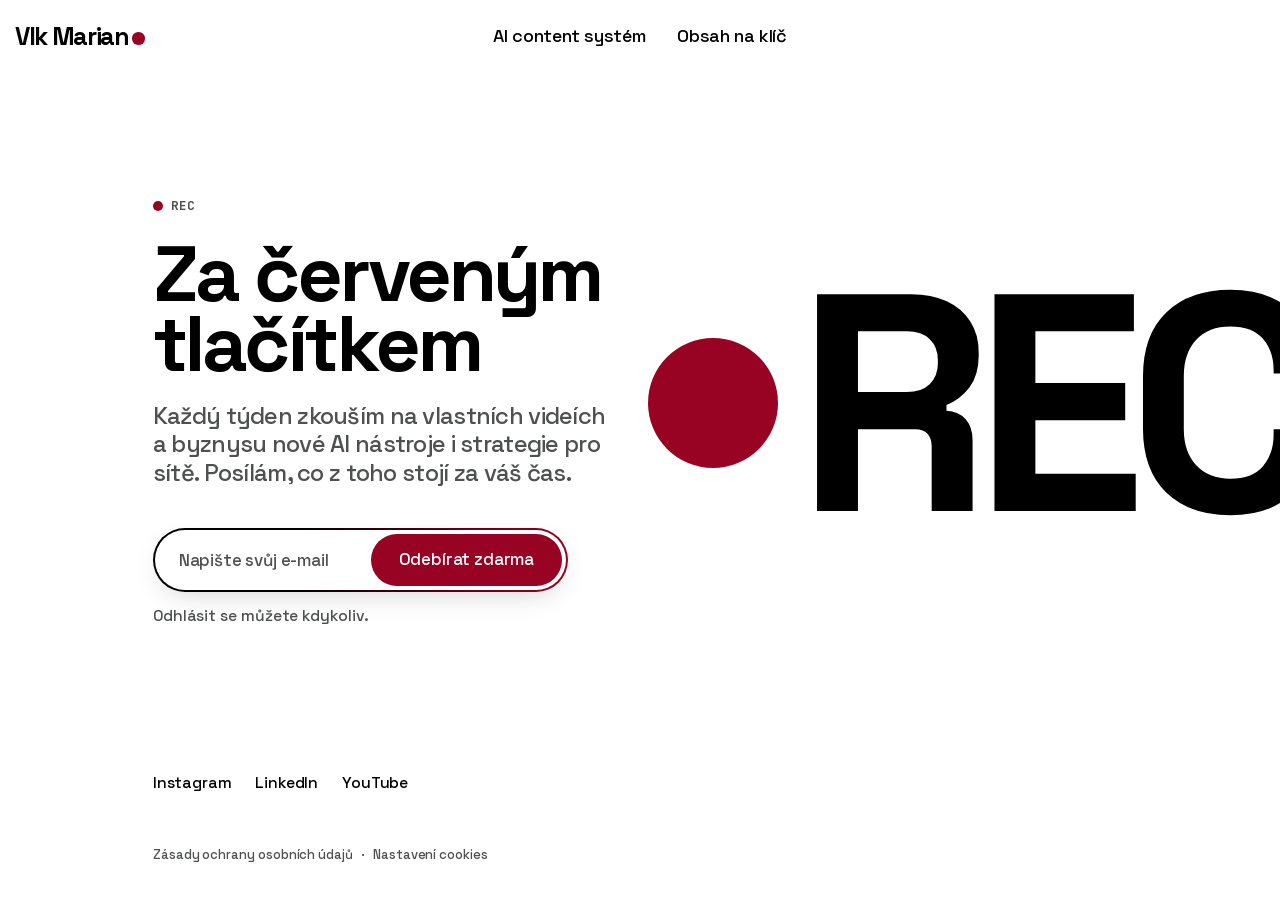
==== commit 9610e3a7: "Zveřejnění: domovská stránka na www.vlkmar.cz (cesty na popis na stránce, bez Domluvit hovor), 404 v" ====
--- a/newsletter/index.html
+++ b/newsletter/index.html
@@ -8,17 +8,17 @@
 <meta name="description" content="Přihlaste se zdarma do newsletteru Za červeným tlačítkem. Vše o obsahu a AI.">
 <meta name="theme-color" content="#FFFFFF">
 <link rel="icon" href="data:image/svg+xml,%3Csvg xmlns='http://www.w3.org/2000/svg' viewBox='0 0 32 32'%3E%3Ccircle cx='16' cy='16' r='12' fill='%23980323'/%3E%3C/svg%3E">
-<link rel="stylesheet" href="/fonts/pisma.css?v=c63486d983">
-<link rel="stylesheet" href="/newsletter/newsletter.css?v=b7c251cc18">
+<link rel="stylesheet" href="/fonts/pisma.css?v=83283d817e">
+<link rel="stylesheet" href="/newsletter/newsletter.css?v=4801275514">
 <script>
   document.documentElement.classList.add('js');
   setTimeout(function () { if (!window.__vmOK) document.documentElement.classList.remove('js'); }, 2500);
 </script>
-<script src="/newsletter/newsletter.js?v=5ad95114a5" defer></script>
+<script src="/newsletter/newsletter.js?v=0b8ca9bc1c" defer></script>
 <script data-goatcounter="https://vlkmaria.goatcounter.com/count" async src="/mereni/count.js?v=792b7abd26"></script>
 <link rel="stylesheet" href="/lista/cookieconsent.css?v=99ec4274ba">
-<link rel="stylesheet" href="/lista/lista.css?v=9b9264d6d8">
-<script>window.VLK_MERENI={"ga4": "", "pixel": "2159202664867923"};</script>
+<link rel="stylesheet" href="/lista/lista.css?v=ea9e451452">
+<script>window.VLK_MERENI={"ga4": "G-7WR6FCJMTG", "pixel": "2159202664867923"};</script>
 <script src="/lista/cookieconsent.umd.js?v=713454aea8" defer></script>
 <script src="/lista/lista.js?v=301d810528" defer></script>
 </head>
@@ -29,8 +29,8 @@
 <header class="nav">
   <a class="nav-logo" href="/" aria-label="Vlk Marian, domovská stránka">Vlk Marian<span class="nav-logo-tecka" aria-hidden="true"></span></a>
   <nav class="nav-odkazy" aria-label="Hlavní">
-    <a href="/ai-content-system/">AI content systém</a>
-    <a href="/obsah-na-klic/">Obsah na klíč</a>
+    <a href="/#ai-content-system">AI content systém</a>
+    <a href="/#obsah-na-klic">Obsah na klíč</a>
   </nav>
 </header>
 
--- a/fonts/pisma.css
+++ b/fonts/pisma.css
@@ -1,9 +1,25 @@
+@font-face {
+  font-family: 'JetBrains Mono';
+  font-style: normal;
+  font-weight: 500;
+  font-display: swap;
+  src: url(/fonts/jetbrains-mono-latin-ext.woff2?v=9c38cb2d0d) format('woff2');
+  unicode-range: U+0100-02BA, U+02BD-02C5, U+02C7-02CC, U+02CE-02D7, U+02DD-02FF, U+0304, U+0308, U+0329, U+1D00-1DBF, U+1E00-1E9F, U+1EF2-1EFF, U+2020, U+20A0-20AB, U+20AD-20C4, U+2113, U+2C60-2C7F, U+A720-A7FF;
+}
+@font-face {
+  font-family: 'JetBrains Mono';
+  font-style: normal;
+  font-weight: 500;
+  font-display: swap;
+  src: url(/fonts/jetbrains-mono-latin.woff2?v=2c32b9b3ee) format('woff2');
+  unicode-range: U+0000-00FF, U+0131, U+0152-0153, U+02BB-02BC, U+02C6, U+02DA, U+02DC, U+0304, U+0308, U+0329, U+2000-206F, U+20AC, U+2122, U+2191, U+2193, U+2212, U+2215, U+FEFF, U+FFFD;
+}
 @font-face {
   font-family: 'JetBrains Mono';
   font-style: normal;
   font-weight: 700;
   font-display: swap;
-  src: url(/fonts/jetbrains-mono-latin-ext.woff2?v=b9e8a45ba2) format('woff2');
+  src: url(/fonts/jetbrains-mono-latin-ext.woff2?v=9c38cb2d0d) format('woff2');
   unicode-range: U+0100-02BA, U+02BD-02C5, U+02C7-02CC, U+02CE-02D7, U+02DD-02FF, U+0304, U+0308, U+0329, U+1D00-1DBF, U+1E00-1E9F, U+1EF2-1EFF, U+2020, U+20A0-20AB, U+20AD-20C4, U+2113, U+2C60-2C7F, U+A720-A7FF;
 }
 @font-face {
@@ -11,7 +27,7 @@
   font-style: normal;
   font-weight: 700;
   font-display: swap;
-  src: url(/fonts/jetbrains-mono-latin.woff2?v=28cbd0ddb2) format('woff2');
+  src: url(/fonts/jetbrains-mono-latin.woff2?v=2c32b9b3ee) format('woff2');
   unicode-range: U+0000-00FF, U+0131, U+0152-0153, U+02BB-02BC, U+02C6, U+02DA, U+02DC, U+0304, U+0308, U+0329, U+2000-206F, U+20AC, U+2122, U+2191, U+2193, U+2212, U+2215, U+FEFF, U+FFFD;
 }
 @font-face {
--- a/newsletter/newsletter.css
+++ b/newsletter/newsletter.css
@@ -433,6 +433,8 @@
   letter-spacing: -.005em;
 }
 .pravni a { transition: color var(--t1) var(--krivka); }
+.pravni a { position: relative; }
+.pravni a::after { content: ""; position: absolute; inset: -12px -6px; }
 @media (hover: hover) {
   .pravni a:hover { color: var(--akcent); }
 }
@@ -448,6 +450,7 @@
   line-height: 1.25;
 }
 .site a { transition: color var(--t1) var(--krivka); }
+.site a { padding-block: 12px; }
 @media (hover: hover) {
   .site a:hover { color: var(--akcent); }
 }
@@ -517,6 +520,21 @@
   .formular-rada .tlacitko-vyzva { padding: 0 16px; }
   .popisek, .popisek-chyba { max-width: calc(100% - 195px); }
 }
+@media (max-width: 385px) {
+  .formular-rada .tlacitko-vyzva { padding: 0 12px; }
+  .pole { padding-left: 17px; }
+  .popisek, .popisek-chyba { left: 18px; max-width: calc(100% - 186px); }
+  .popisek { font-size: 1rem; }
+  .pole:focus ~ .popisek,
+  .pole:not(:placeholder-shown) ~ .popisek { transform: translateY(-50%) translateY(-14px) scale(.76); }
+}
+@media (max-width: 370px) {
+  .formular-rada .tlacitko-vyzva { padding: 0 10px; }
+  .popisek, .popisek-chyba { max-width: calc(100% - 182px); }
+  .popisek { font-size: .9375rem; }
+  .pole:focus ~ .popisek,
+  .pole:not(:placeholder-shown) ~ .popisek { transform: translateY(-50%) translateY(-14px) scale(.81); }
+}
 
 @media (prefers-reduced-motion: reduce) {
   .js .je-rozdeleno .radek,
--- a/lista/lista.css
+++ b/lista/lista.css
@@ -59,10 +59,18 @@
 #cc-main .pm__title { display: flex; align-items: center; gap: .5em; }
 
 #cc-main .cm--box .cm__btn-group:first-child { display: grid !important; grid-template-columns: 1fr 1fr; flex-direction: row !important; gap: 8px; }
-#cc-main .cm--box .cm__btn-group:first-child .cm__btn { margin: 0; }
+#cc-main .cm--box .cm__btn-group:first-child .cm__btn { margin: 0 !important; }
 #cc-main .cm--box .cm__btns { gap: 8px; }
 #cc-main .pm--box { height: auto; max-height: calc(100% - 2em); }
 
 @media (min-width: 768px) {
   #cc-main .cm { zoom: .75; }
 }
+
+@media (max-width: 767px) {
+  #cc-main .cm__texts { padding-top: 14px; }
+  #cc-main .cm__desc { margin-top: 8px; padding-bottom: 12px; line-height: 1.4; }
+  #cc-main .cm__btns { padding: 12px 17.6px; }
+  #cc-main .cm--box .cm__btns { gap: 8px; }
+  #cc-main .cm__footer { padding: 2px 0 6px; }
+}
